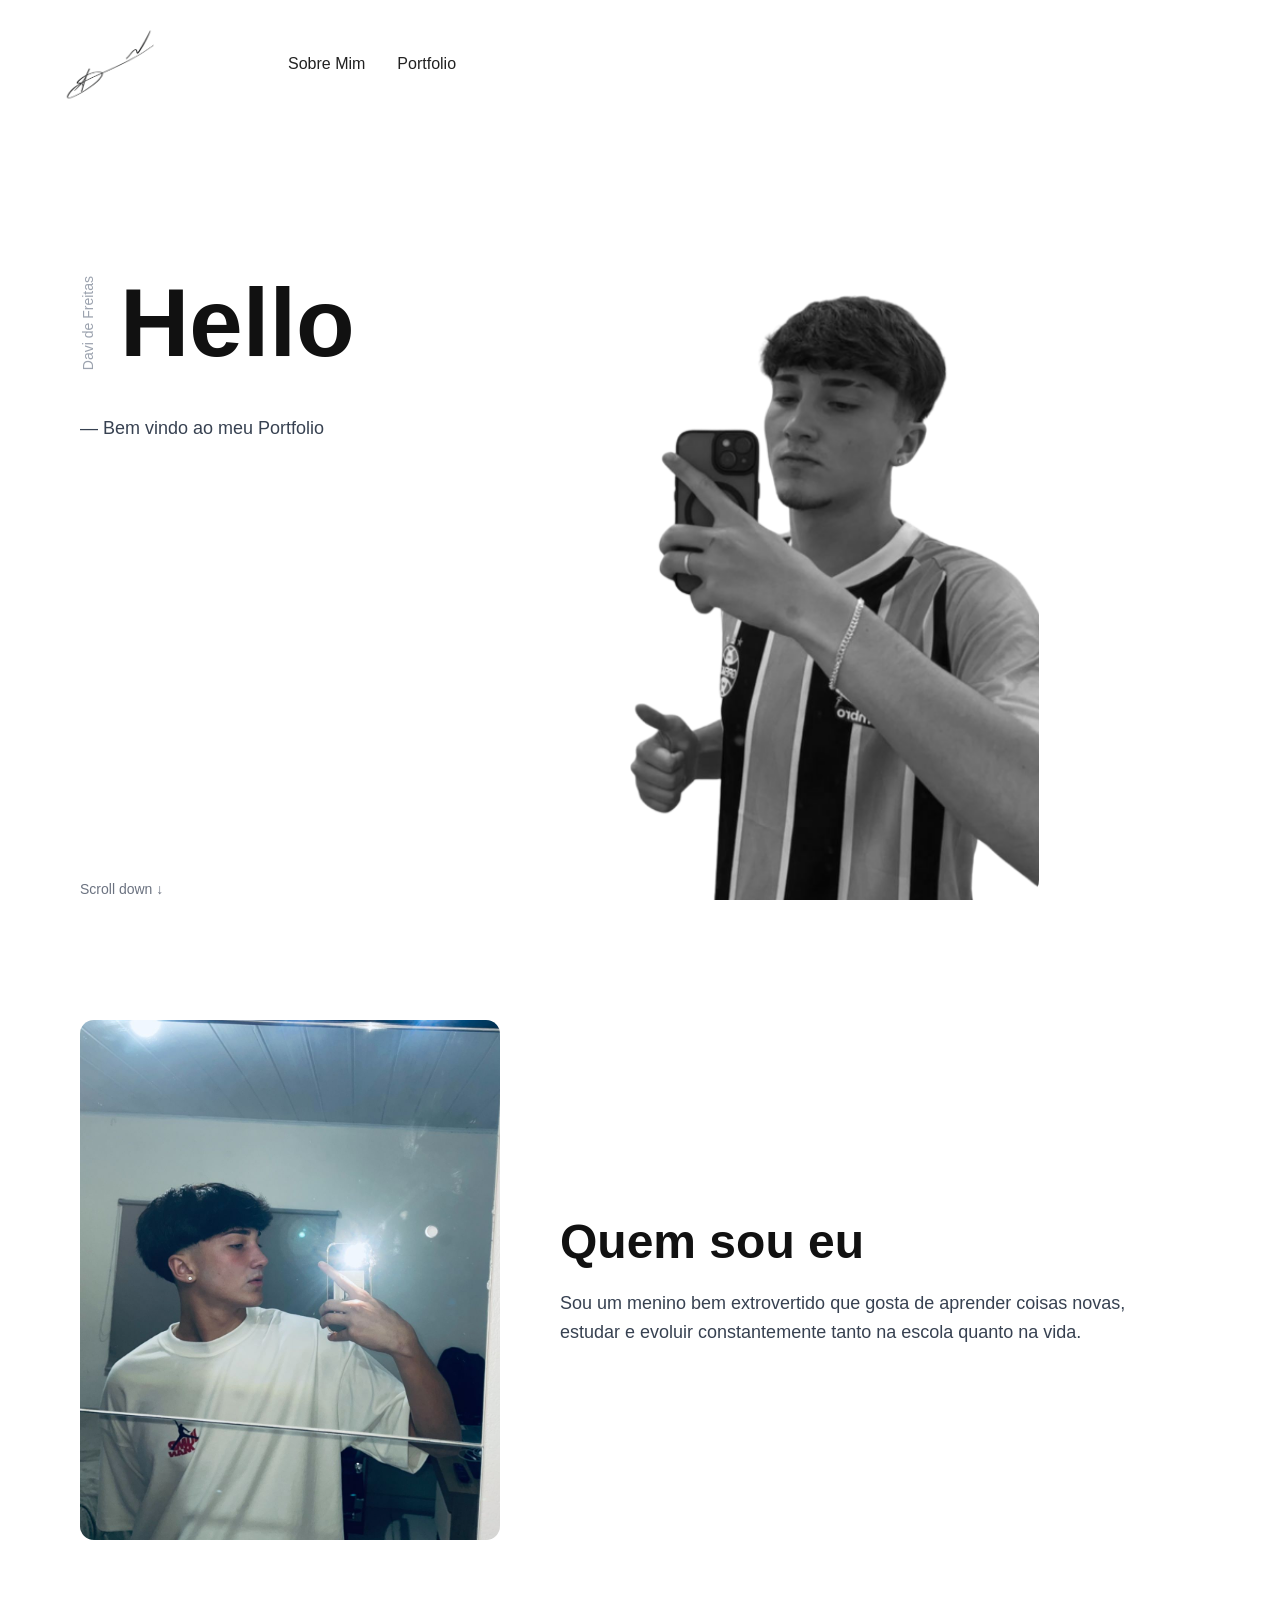
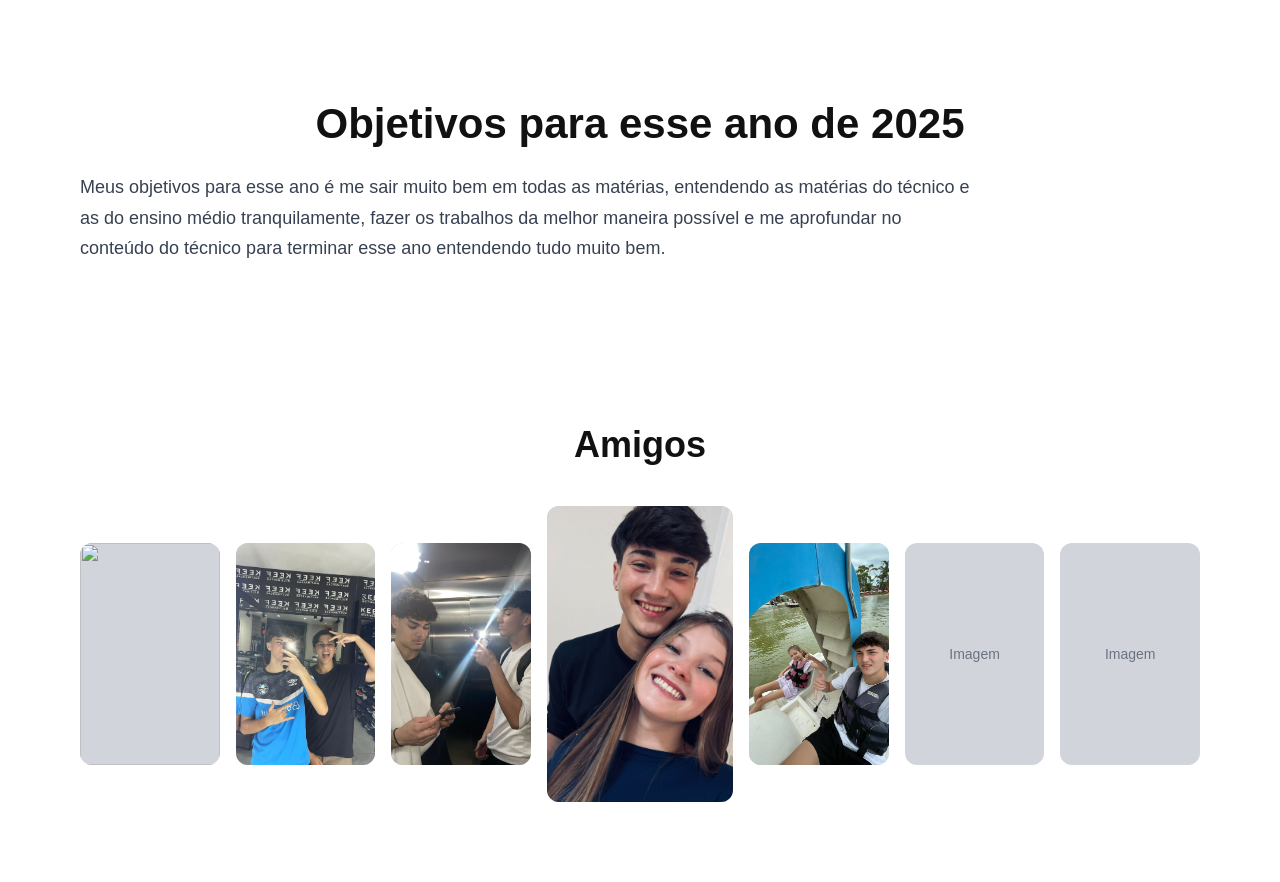
==== portfolio-davi/index.html @ fe62dbf0 "Add files via upload" ====
<!DOCTYPE html>
<html lang="pt-br">
<head>
    <meta charset="UTF-8">
    <title>Portfólio</title>
    <link rel="stylesheet" href="index.css">

    <style>
        @font-face {
            font-family: "San Francisco";
            src: local("San Francisco"),
                 local("SF Pro Display"),
                 local("SF Pro Text");
        }
    </style>
</head>

<body>

<header class="navbar">

    <div class="logo">
        <div class="diamond"></div>
    </div>

    <nav class="menu">
        <a href="#secao2">Sobre Mim</a>
        <a href="portfolio.html">Portfolio</a>
    </nav>

</header>


<section class="hero">

    <div class="left">


        <div class="title-area">

            <span class="vertical-text">
                Davi de Freitas
            </span>

            <h1>Hello</h1>

        </div>

        <p class="subtitle">
            — Bem vindo ao meu Portfolio
        </p>

        <a href="#secao2" class="scroll-btn">
            Scroll down ↓
        </a>

    </div>


    <div class="right">

        <div class="image-placeholder">
            <img src="images/retrato.png" alt="Davi de Freitas">
        </div>

    </div>

</section>


<section id="secao2" class="section about">

    <div class="about-container">

        <div class="about-image">
            <img src="images/img-2.jpg" alt="">
        </div>

        <div class="about-text">

            <h2>Quem sou eu</h2>

            <p>
                Sou um menino bem extrovertido que gosta de aprender coisas novas,
                estudar e evoluir constantemente tanto na escola quanto na vida.
            </p>

        </div>

    </div>

</section>


<section class="section objetivos">

    <div class="container">

        <h2>Objetivos para esse ano de 2025</h2>

        <p>
            Meus objetivos para esse ano é me sair muito bem em todas as matérias,
            entendendo as matérias do técnico e as do ensino médio tranquilamente,
            fazer os trabalhos da melhor maneira possível e me aprofundar no conteúdo
            do técnico para terminar esse ano entendendo tudo muito bem.
        </p>

    </div>

</section>


<section class="section amigos">

    <div class="container">

        <h2>Amigos</h2>

        <div class="friends-grid">

            
            <div class="friend-card"><img src="/images/img-4.jpg" alt=""></div>
            <div class="friend-card"><img src="images/img-8.jpg" alt=""></div>
            <div class="friend-card"><img src="images/img-7.jpg" alt=""></div>
            <div class="namorada-card"><img src="images/img-1.jpg" alt=""></div>
            <div class="friend-card"><img src="images/img-3.jpg" alt=""></div>
            <div class="friend-card">Imagem</div>
            <div class="friend-card">Imagem</div>
            

        </div>

    </div>

</section>

</body>
</html>
---- portfolio-davi/index.css ----
* {
    margin: 0;
    padding: 0;
    box-sizing: border-box;
}

html {
    scroll-behavior: smooth;
}

body {
    font-family:
        -apple-system,
        BlinkMacSystemFont,
        "San Francisco",
        "SF Pro Display",
        "Helvetica Neue",
        Arial,
        sans-serif;

    background: #ffffff;
    color: #111;

    overflow-x: hidden;
}


/* NAVBAR */

.navbar {

    display: flex;
    align-items: center;
    gap: 40px;

    padding: 24px 48px;
}

.logo {
    width: 200px;
    height: 80px;
    display: flex;
    align-items: center;
    justify-content: flex-start;
}

.diamond {
    width: 100%;
    height: 100%;
    background: url('images/assinatura.png') no-repeat left center;
    background-size: contain;
}

.menu {

    display: flex;
    gap: 32px;
}

.menu a {

    text-decoration: none;
    color: #222;

    font-size: 16px;
    font-weight: 500;
}

.menu a:hover {
    opacity: 0.6;
}


/* HERO */

.hero {

    position: relative;

    display: flex;
    justify-content: space-between;

    padding: 80px 80px 0;

    height: calc(100vh - 88px);
}

.left {

    display: flex;
    flex-direction: column;

    gap: 40px;

    margin-top: 60px;
}


/* STATS */

.stats {

    display: flex;
    gap: 80px;
}

.stat h2 {

    font-size: 36px;
    font-weight: 600;
}

.stat p {

    font-size: 14px;
    color: #6b7280;
}


/* TITLE */

.title-area {

    display: flex;
    align-items: center;
    gap: 24px;
}

.vertical-text {

    writing-mode: vertical-rl;
    transform: rotate(180deg);

    font-size: 14px;
    color: #9ca3af;
}

h1 {

    font-size: 96px;
    font-weight: 600;
}

.subtitle {

    font-size: 18px;
    color: #374151;
}


/* SCROLL BUTTON */

.scroll-btn {
    margin-bottom: 43px;
    margin-top: auto;
    font-size: 14px;
    color: #6b7280;
    text-decoration: none;
    cursor: pointer;
    transition: 0.2s;
}

.scroll-btn:hover {
    transform: translateY(2px);
    opacity: 0.7;
}


/* IMAGE POSITION */

.right {
    position: absolute;
    bottom: 40px;
    left: 48%;
    transform: translateX(-50%);
}

.image-placeholder {
    width: 850px;
    height: 900px;
    border-radius: 20px;
    overflow: hidden;
    display: flex;
    align-items: flex-end;
    justify-content: center;
}

.image-placeholder img {
    width: 100%;
    height: 100%;
    object-fit: cover;
}

.circle {

    width: 90px;
    height: 90px;

    background: #9ca3af;

    border-radius: 50%;
}


/* SECTIONS */

.section {

    padding: 80px;
}

.container {

    max-width: 1400px;
    margin: 0 auto;
}

.container h2{
    text-align: center;
    font-size: 36px;
}


/* ABOUT */

.about-container {

    display: flex;

    align-items: center;

    gap: 60px;
}

.about-image img{

    width: 100%;

    height: 100%;

    object-fit: cover;

    display: block;

}

.about-image {

    width: 420px;

    height: 520px;

    border-radius: 14px;

    overflow: hidden;

    background: #d1d5db;

    display: flex;

    align-items: center;

    justify-content: center;
}

.about-text h2 {

    font-size: 48px;

    margin-bottom: 20px;
}

.about-text p {

    font-size: 18px;

    line-height: 1.6;

    color: #374151;

    max-width: 600px;
}


/* OBJETIVOS */

.objetivos h2 {

    font-size: 42px;

    margin-bottom: 24px;
}

.objetivos p {

    font-size: 18px;

    line-height: 1.7;

    max-width: 900px;

    color: #374151;
}


/* AMIGOS */

.friends-grid {

    display: flex;

    gap: 16px;

    margin-top: 40px;

    justify-content: space-between;
    align-items: center;
    
}

.friend-card {

    width: 150px;
    height: 222px;

    background: #d1d5db;

    border-radius: 12px;

    display: flex;

    align-items: center;
    justify-content: center;

    font-size: 14px;

    color: #6b7280;
}

.friend-card img {

    width: 100%;
    height: 100%;

    object-fit: cover;

    border-radius: 12px;
}

.namorada-card {

    width: 200px;
    height: 296px;

    background: #d1d5db;

    border-radius: 12px;

    display: flex;

    align-items: center;
    justify-content: center;

    font-size: 14px;

    color: #6b7280;
    align-self: center;
}

.namorada-card img {

    width: 100%;
    height: 100%;

    object-fit: cover;

    border-radius: 12px;
}
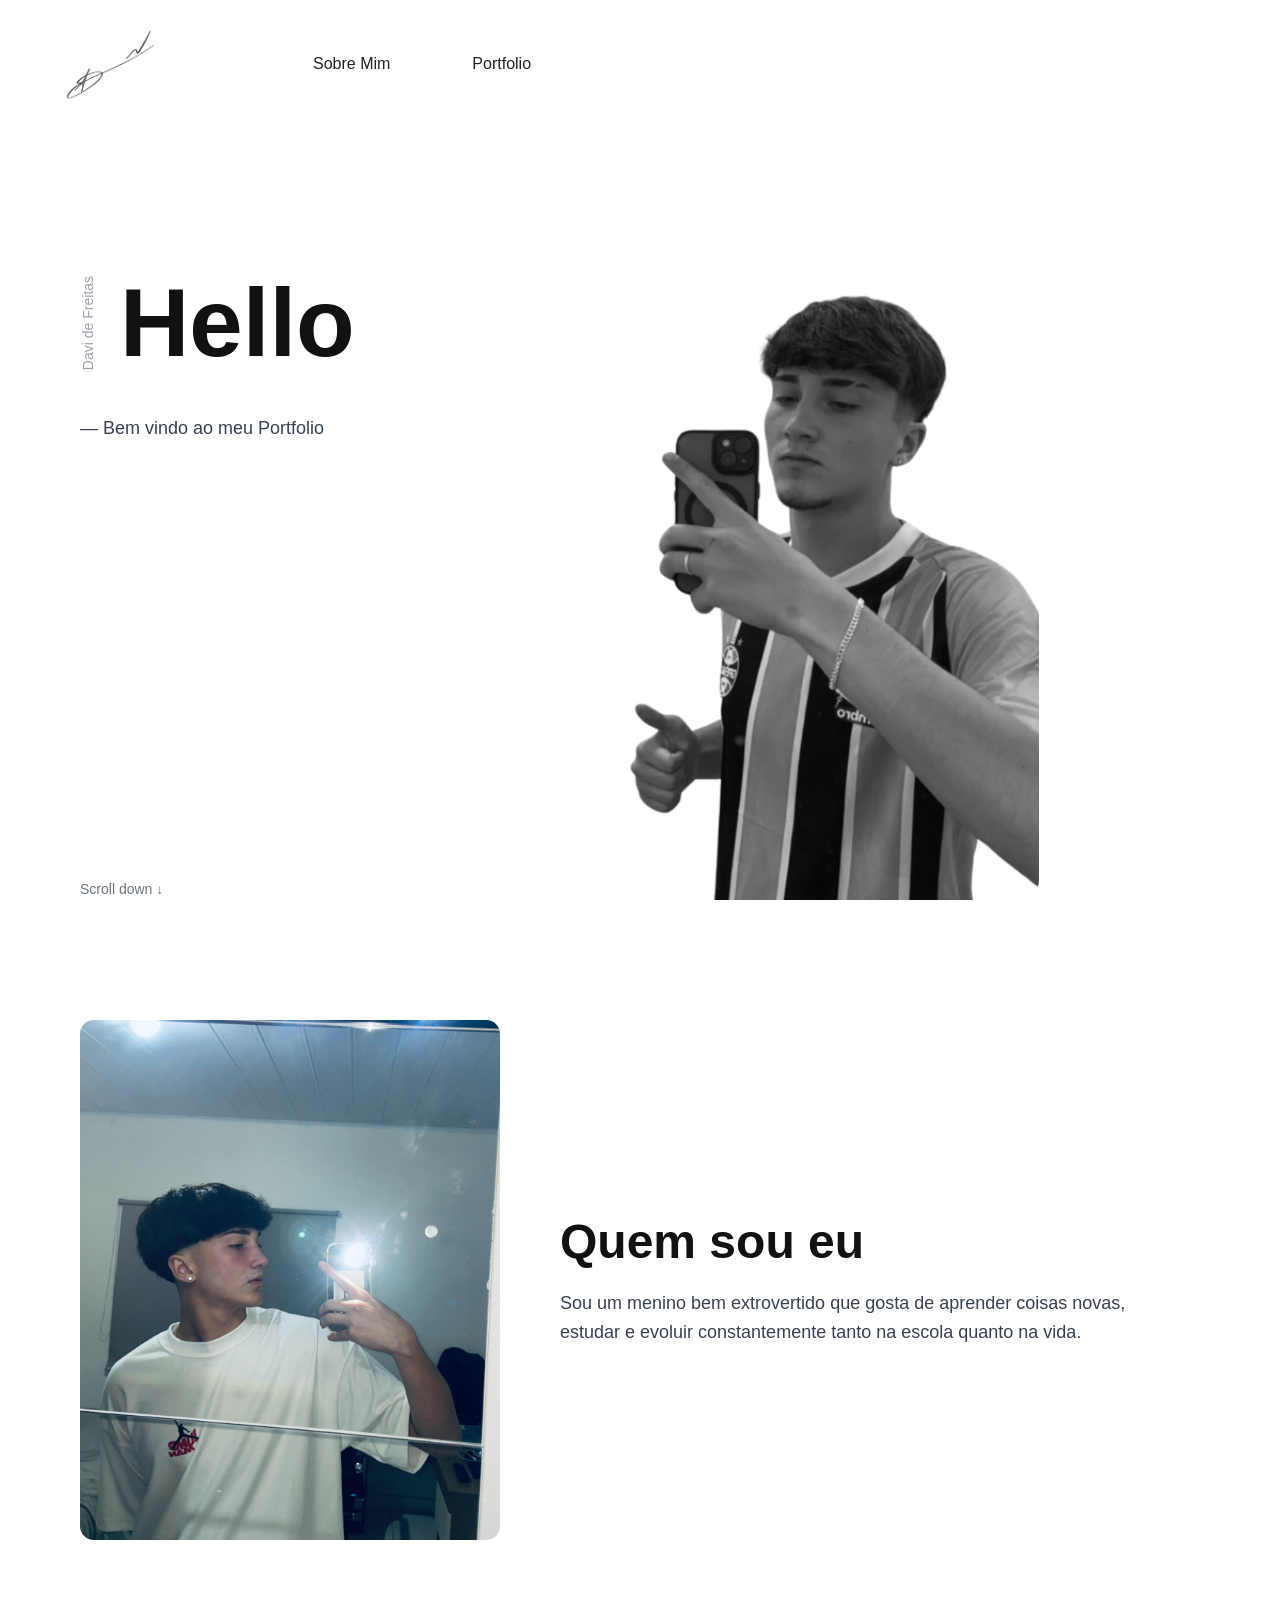
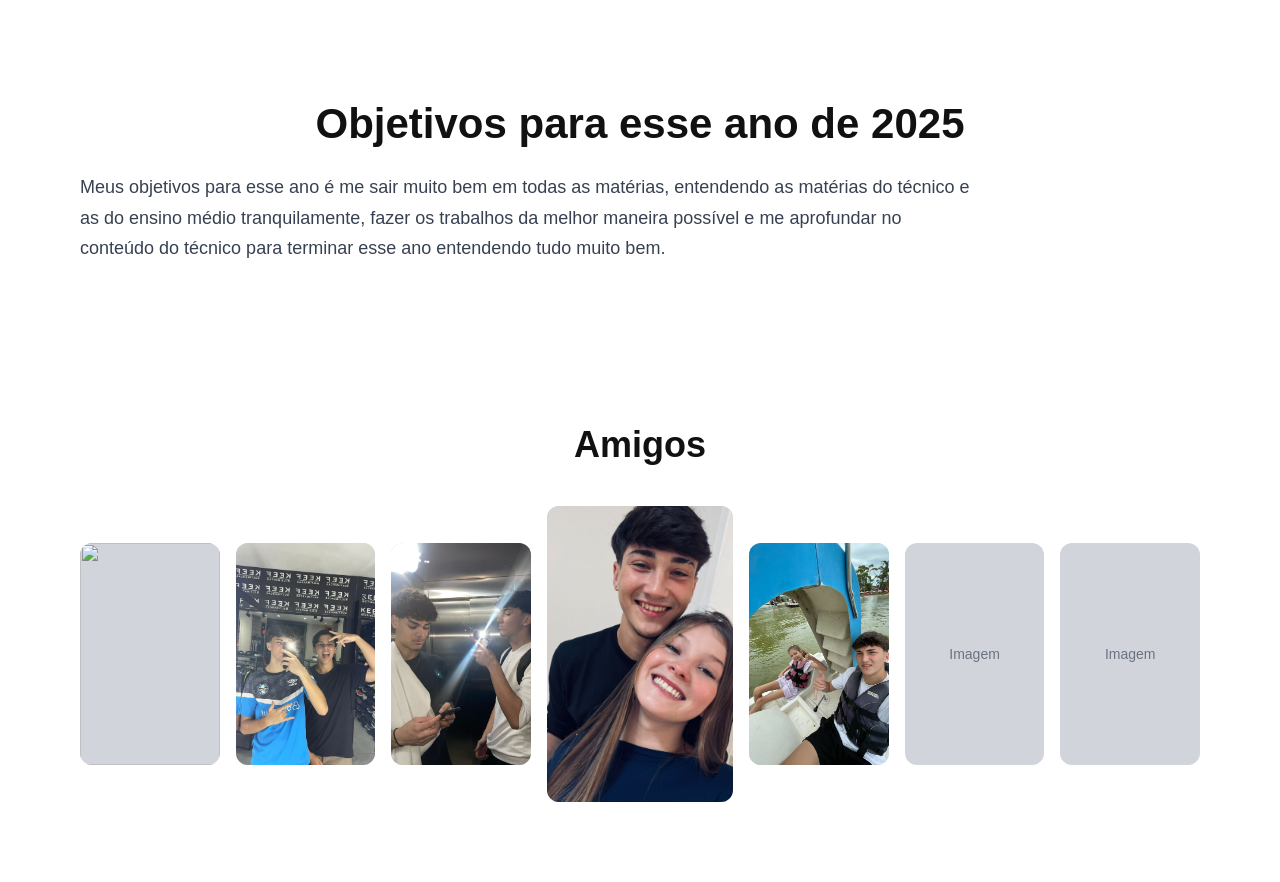
==== commit bcfc541e: "Add files via upload" ====
--- a/portfolio-davi/index.html
+++ b/portfolio-davi/index.html
@@ -134,5 +134,6 @@
 
 </section>
 
+<script src="script.js"></script>
 </body>
 </html>
--- a/portfolio-davi/index.css
+++ b/portfolio-davi/index.css
@@ -28,12 +28,17 @@
 /* NAVBAR */
 
 .navbar {
-
     display: flex;
     align-items: center;
     gap: 40px;
-
     padding: 24px 48px;
+    
+    position: sticky;
+    top: 0;
+    z-index: 9999;
+    background-color: transparent;
+    transition: all 0.2s ease;
+    pointer-events: none;
 }
 
 .logo {
@@ -42,6 +47,19 @@
     display: flex;
     align-items: center;
     justify-content: flex-start;
+    transition: all 0.2s ease;
+    overflow: hidden;
+    pointer-events: auto;
+}
+
+.navbar.scrolled .logo {
+    width: 0;
+    opacity: 0;
+    margin: 0;
+}
+
+.navbar.scrolled .menu {
+    margin: 0 auto;
 }
 
 .diamond {
@@ -58,16 +76,38 @@
 }
 
 .menu a {
-
     text-decoration: none;
     color: #222;
-
     font-size: 16px;
     font-weight: 500;
+    
+    padding: 10px 24px;
+    border-radius: 20px;
+    background: transparent;
+    backdrop-filter: none;
+    -webkit-backdrop-filter: none;
+    box-shadow: none;
+    border: 1px solid transparent;
+    pointer-events: auto;
+    transition: all 0.2s ease;
 }
 
 .menu a:hover {
+    transform: translateY(-2px);
     opacity: 0.6;
+}
+
+.navbar.scrolled .menu a {
+    background: rgba(255, 255, 255, 0.85);
+    backdrop-filter: blur(20px);
+    -webkit-backdrop-filter: blur(20px);
+    box-shadow: 0 4px 12px rgba(0, 0, 0, 0.05);
+    border: 1px solid rgba(255, 255, 255, 0.5);
+}
+
+.navbar.scrolled .menu a:hover {
+    box-shadow: 0 6px 16px rgba(0, 0, 0, 0.1);
+    opacity: 1;
 }
 
 
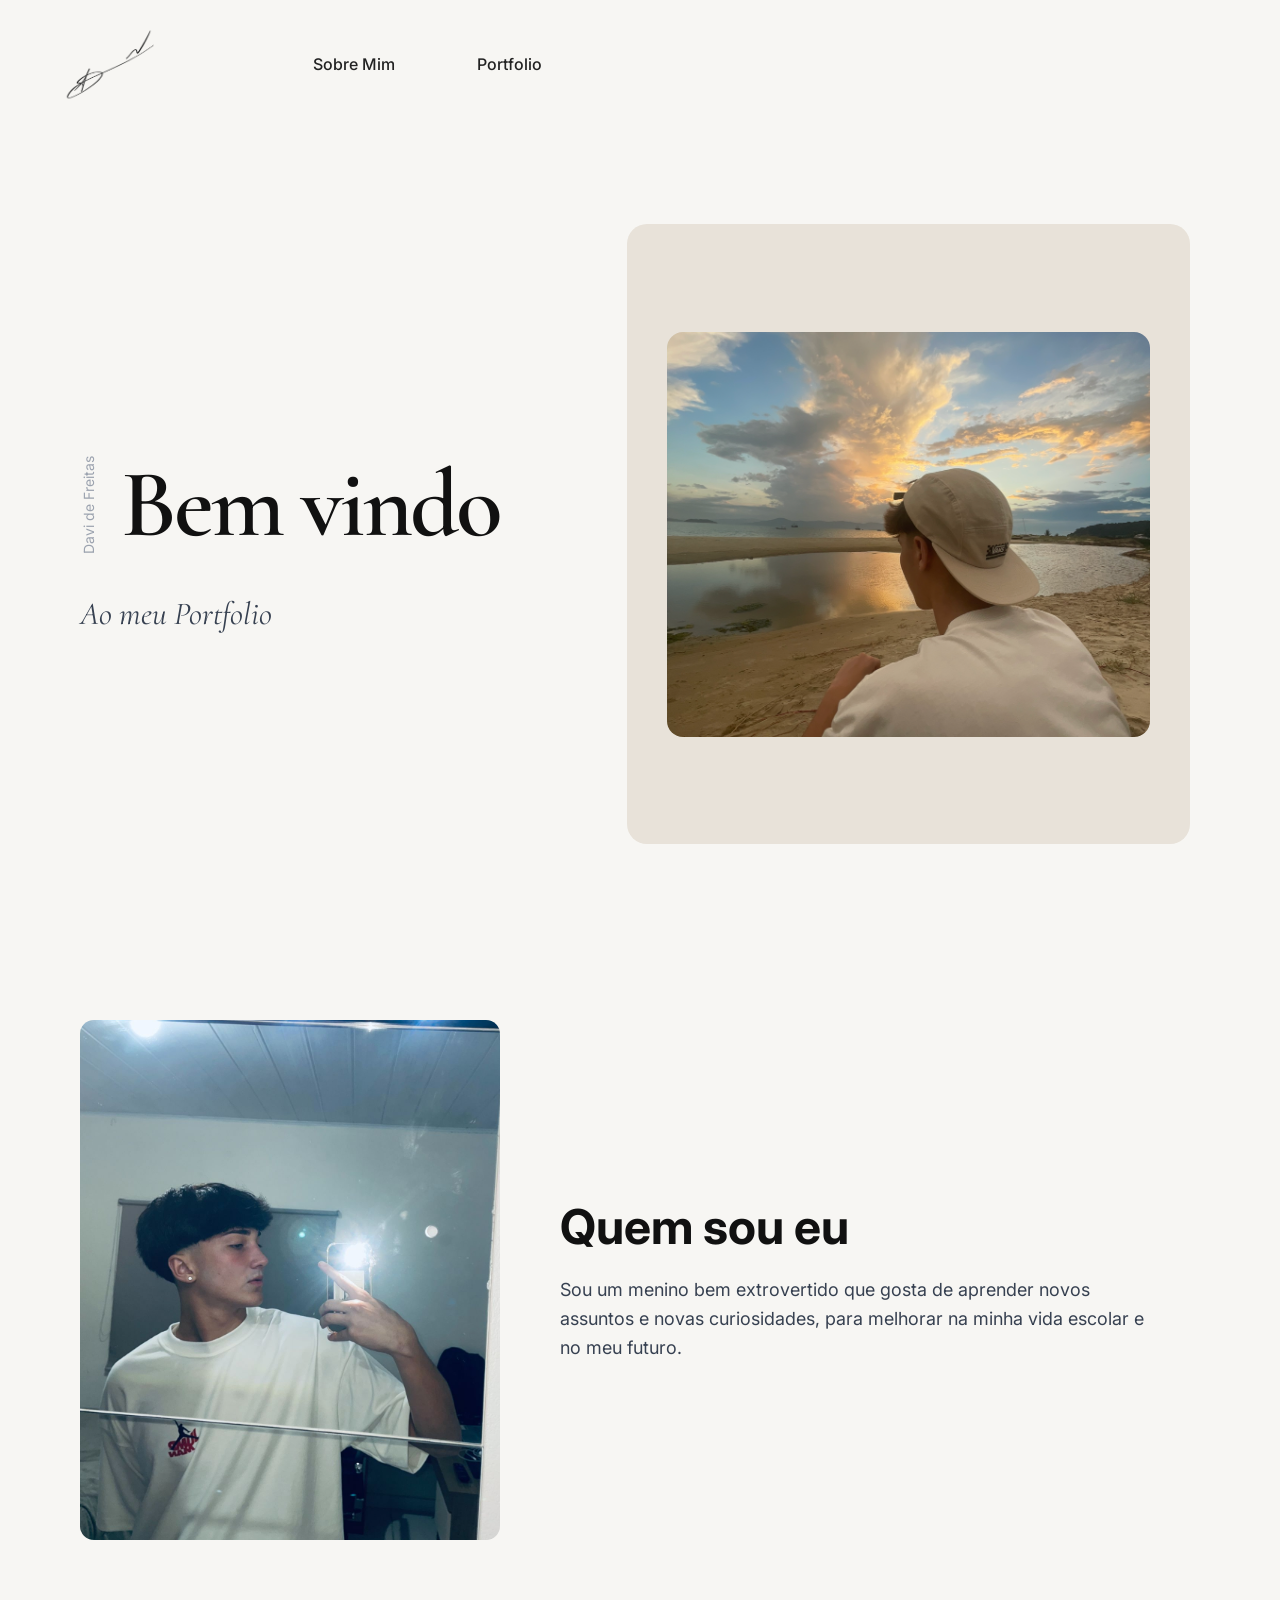
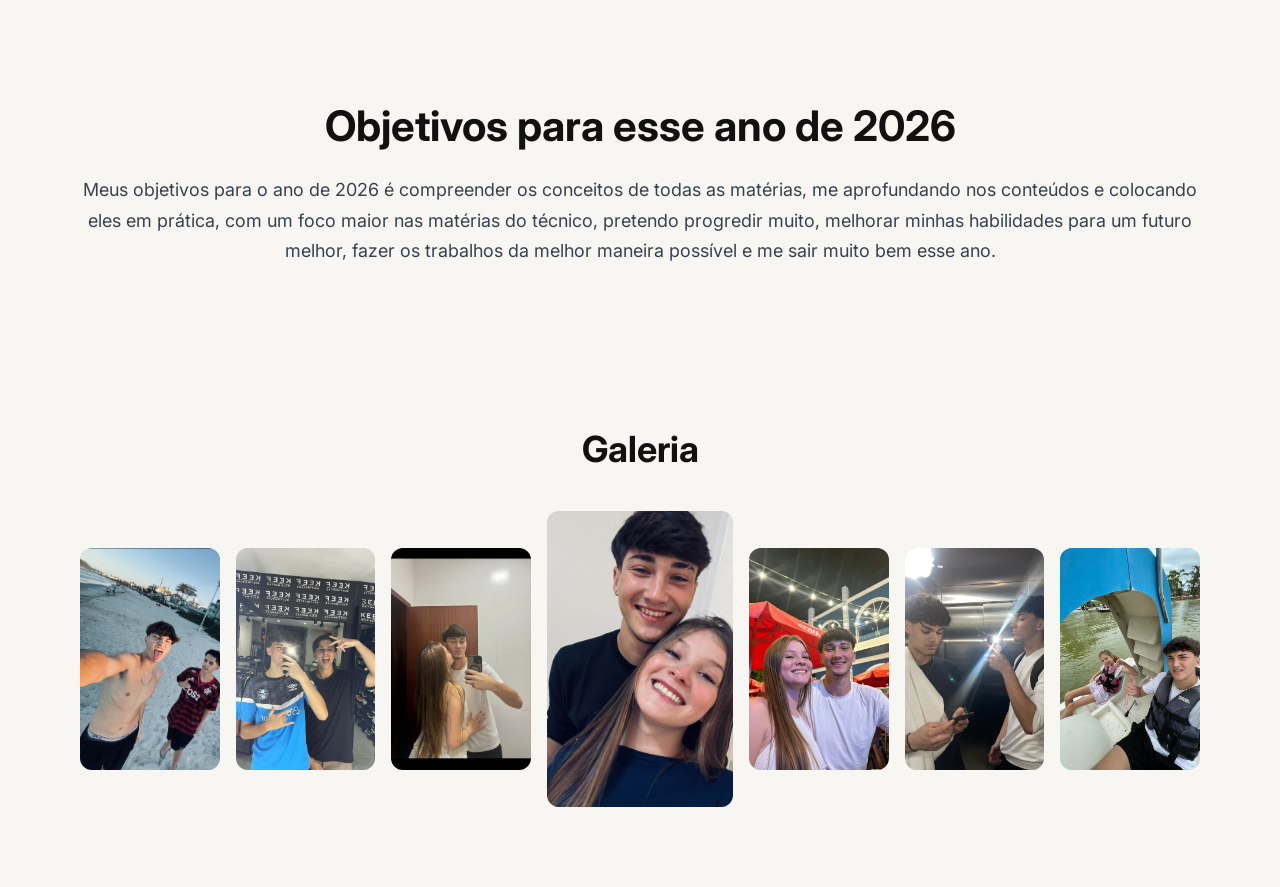
==== commit 492f7feb: "Commit" ====
--- a/portfolio-davi/index.html
+++ b/portfolio-davi/index.html
@@ -4,15 +4,9 @@
     <meta charset="UTF-8">
     <title>Portfólio</title>
     <link rel="stylesheet" href="index.css">
-
-    <style>
-        @font-face {
-            font-family: "San Francisco";
-            src: local("San Francisco"),
-                 local("SF Pro Display"),
-                 local("SF Pro Text");
-        }
-    </style>
+    <link rel="preconnect" href="https://fonts.googleapis.com">
+    <link rel="preconnect" href="https://fonts.gstatic.com" crossorigin>
+    <link href="https://fonts.googleapis.com/css2?family=Cormorant+Garamond:ital,wght@0,600;1,400&family=Inter:wght@400;500&display=swap" rel="stylesheet">
 </head>
 
 <body>
@@ -42,17 +36,16 @@
                 Davi de Freitas
             </span>
 
-            <h1>Hello</h1>
+            <h1>Bem vindo</h1>
 
-        </div>
-
+        
+            </div>
         <p class="subtitle">
-            — Bem vindo ao meu Portfolio
+            Ao meu Portfolio
         </p>
 
-        <a href="#secao2" class="scroll-btn">
-            Scroll down ↓
-        </a>
+        
+
 
     </div>
 
@@ -60,7 +53,7 @@
     <div class="right">
 
         <div class="image-placeholder">
-            <img src="images/retrato.png" alt="Davi de Freitas">
+            <img src="images/retrato2.png" alt="Davi de Freitas">
         </div>
 
     </div>
@@ -81,8 +74,7 @@
             <h2>Quem sou eu</h2>
 
             <p>
-                Sou um menino bem extrovertido que gosta de aprender coisas novas,
-                estudar e evoluir constantemente tanto na escola quanto na vida.
+                Sou um menino bem extrovertido que gosta de aprender novos assuntos e novas curiosidades, para melhorar na minha vida escolar e no meu futuro.
             </p>
 
         </div>
@@ -94,15 +86,12 @@
 
 <section class="section objetivos">
 
-    <div class="container">
+    <div class="container-objetivos">
 
-        <h2>Objetivos para esse ano de 2025</h2>
+        <h2>Objetivos para esse ano de 2026</h2>
 
         <p>
-            Meus objetivos para esse ano é me sair muito bem em todas as matérias,
-            entendendo as matérias do técnico e as do ensino médio tranquilamente,
-            fazer os trabalhos da melhor maneira possível e me aprofundar no conteúdo
-            do técnico para terminar esse ano entendendo tudo muito bem.
+           Meus objetivos para o ano de 2026 é compreender os conceitos de todas as matérias, me aprofundando nos conteúdos e colocando eles em prática, com um foco maior nas matérias do técnico, pretendo progredir muito, melhorar minhas habilidades para um futuro melhor, fazer os trabalhos da melhor maneira possível e me sair muito bem esse ano.
         </p>
 
     </div>
@@ -114,18 +103,18 @@
 
     <div class="container">
 
-        <h2>Amigos</h2>
+        <h2>Galeria</h2>
 
         <div class="friends-grid">
 
             
-            <div class="friend-card"><img src="/images/img-4.jpg" alt=""></div>
+            <div class="friend-card"><img src="images/img-4.jpg" alt=""></div>
             <div class="friend-card"><img src="images/img-8.jpg" alt=""></div>
+            <div class="friend-card"><img src="images/img-9-mulher.jpeg" alt=""></div>
+            <div class="namorada-card"><img src="images/img-1.jpg" alt=""></div>
+            <div class="friend-card"><img src="images/img-10-mulher.jpeg" alt=""></div>
             <div class="friend-card"><img src="images/img-7.jpg" alt=""></div>
-            <div class="namorada-card"><img src="images/img-1.jpg" alt=""></div>
             <div class="friend-card"><img src="images/img-3.jpg" alt=""></div>
-            <div class="friend-card">Imagem</div>
-            <div class="friend-card">Imagem</div>
             
 
         </div>
--- a/portfolio-davi/index.css
+++ b/portfolio-davi/index.css
@@ -9,18 +9,9 @@
 }
 
 body {
-    font-family:
-        -apple-system,
-        BlinkMacSystemFont,
-        "San Francisco",
-        "SF Pro Display",
-        "Helvetica Neue",
-        Arial,
-        sans-serif;
-
-    background: #ffffff;
+    font-family: 'Inter', -apple-system, BlinkMacSystemFont, "Helvetica Neue", Arial, sans-serif;
+    background: #f7f6f3;
     color: #111;
-
     overflow-x: hidden;
 }
 
@@ -114,25 +105,18 @@
 /* HERO */
 
 .hero {
-
-    position: relative;
-
-    display: flex;
-    justify-content: space-between;
-
-    padding: 80px 80px 0;
-
+    display: flex;
     height: calc(100vh - 88px);
+    overflow: hidden;
 }
 
 .left {
-
+    flex: 1;
     display: flex;
     flex-direction: column;
-
     gap: 40px;
-
-    margin-top: 60px;
+    padding: 80px 60px 60px 80px;
+    justify-content: center;
 }
 
 
@@ -176,14 +160,18 @@
 }
 
 h1 {
-
     font-size: 96px;
     font-weight: 600;
+    font-family: 'Cormorant Garamond', Georgia, serif;
+    letter-spacing: -3px;
+    line-height: 1;
 }
 
 .subtitle {
-
-    font-size: 18px;
+    font-size: 32px;
+    font-family: 'Cormorant Garamond', Georgia, serif;
+    font-style: italic;
+    font-weight: 400;
     color: #374151;
 }
 
@@ -209,26 +197,34 @@
 /* IMAGE POSITION */
 
 .right {
-    position: absolute;
-    bottom: 40px;
-    left: 48%;
-    transform: translateX(-50%);
+    width: 44%;
+    min-width: 400px;
+    height: 620px;
+    flex-shrink: 0;
+    background: #e8e2d9;
+    display: flex;
+    align-items: center;
+    justify-content: center;
+    padding: 40px;
+    margin-right: 10vh;
+    border-radius: 20px;
+    align-self: center;
 }
 
 .image-placeholder {
-    width: 850px;
-    height: 900px;
-    border-radius: 20px;
+    width: 100%;
+    height: 75%;
+    border-radius: 16px;
     overflow: hidden;
-    display: flex;
-    align-items: flex-end;
-    justify-content: center;
+    
 }
 
 .image-placeholder img {
     width: 100%;
     height: 100%;
     object-fit: cover;
+    object-position: center;
+    display: block;
 }
 
 .circle {
@@ -260,6 +256,26 @@
     font-size: 36px;
 }
 
+.container-objetivos {
+    max-width: 1400px;
+    margin: 0 auto;
+    text-align: center;
+    align-content: center;
+    
+}
+
+.container-objetivos p {
+
+    font-size: 18px;
+
+    line-height: 1.7;
+
+    color: #374151;
+
+    text-align: center;
+}
+
+
 
 /* ABOUT */
 
@@ -331,16 +347,7 @@
     margin-bottom: 24px;
 }
 
-.objetivos p {
-
-    font-size: 18px;
-
-    line-height: 1.7;
-
-    max-width: 900px;
-
-    color: #374151;
-}
+
 
 
 /* AMIGOS */
